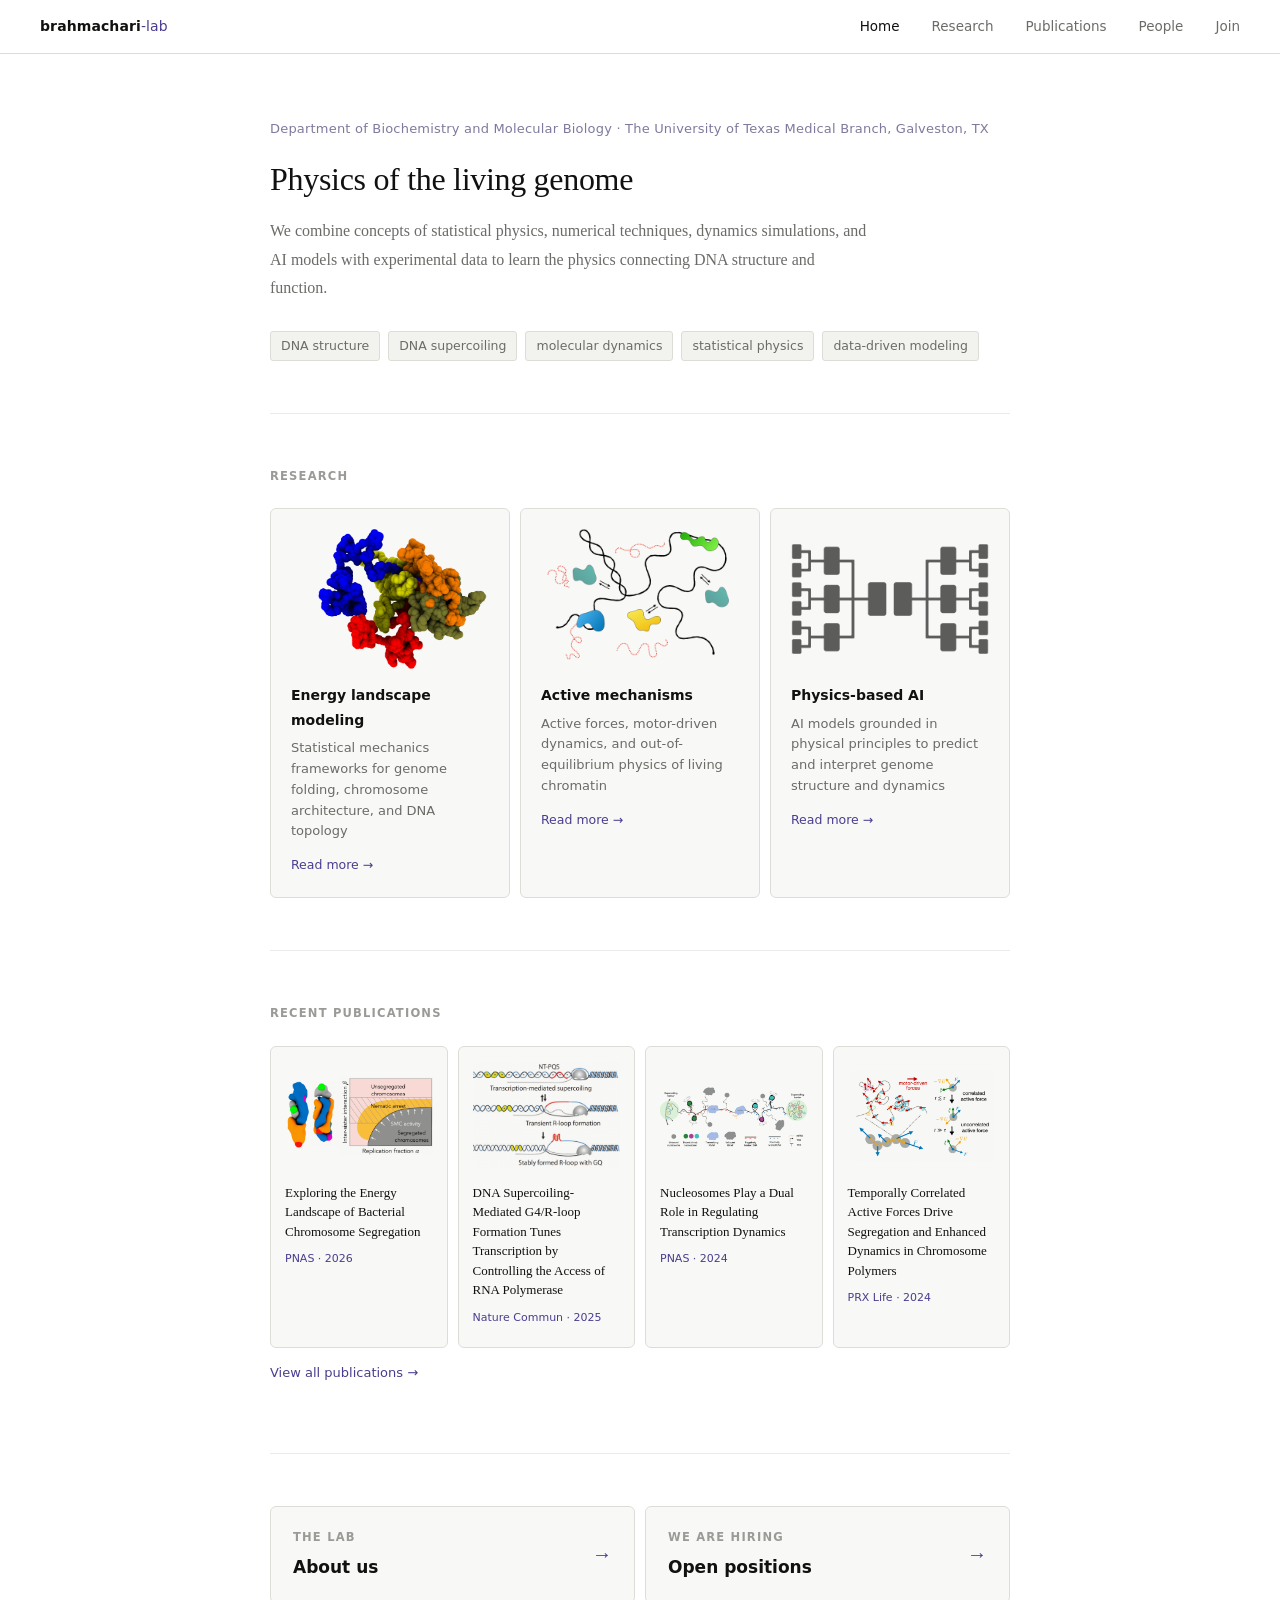
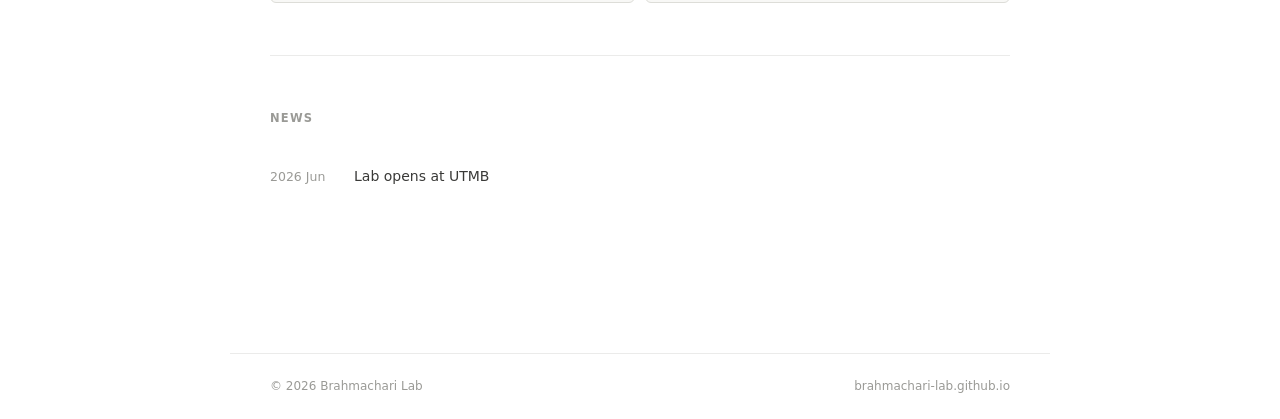
==== index.html @ 32de9af2 "initial commit" ====
<!DOCTYPE html>
<html lang="en">
<head>
  <meta charset="UTF-8">
  <meta name="viewport" content="width=device-width, initial-scale=1.0">
  <title>Brahmachari Lab</title>
  <link rel="stylesheet" href="style.css">
</head>
<body>

<nav>
  <a href="index.html" class="nav-logo">brahmachari<span>-lab</span></a>
  <ul class="nav-links">
    <li><a href="index.html" class="active">Home</a></li>
    <li><a href="research.html">Research</a></li>
    <li><a href="publications.html">Publications</a></li>
    <li><a href="people.html">People</a></li>
    <li><a href="join.html">Join</a></li>
  </ul>
</nav>

<main>

  <!-- Hero -->
  <section class="hero">
    <div class="hero-inst">Department of Biochemistry and Molecular Biology · The University of Texas Medical Branch, Galveston, TX</div>
    <h1>Physics of the living genome</h1>
    <p class="lead">
      We combine concepts of statistical physics, numerical techniques, dynamics simulations, and AI models with experimental data to learn the physics connecting DNA structure and function.
    </p>
    <div class="tag-row">
      <span class="tag">DNA structure</span>
      <span class="tag">DNA supercoiling</span>
      <span class="tag">molecular dynamics</span>
      <span class="tag">statistical physics</span>
      <span class="tag">data-driven modeling</span>
    </div>
  </section>

  <!-- Research overview -->
  <section>
    <div class="section-label">Research</div>
    <div class="cards">
      <a href="research.html#energy-landscape" class="card">
        <img src="images/home_research_card1.png" alt="Energy landscape modeling" class="card-img">
        <h3>Energy landscape modeling</h3>
        <p>Statistical mechanics frameworks for genome folding, chromosome architecture, and DNA topology</p>
        <span class="card-link">Read more →</span>
      </a>
      <a href="research.html#nonequilibrium" class="card">
        <img src="images/home_research_card2.png" alt="Active mechanisms" class="card-img">
        <h3>Active mechanisms</h3>
        <p>Active forces, motor-driven dynamics, and out-of-equilibrium physics of living chromatin</p>
        <span class="card-link">Read more →</span>
      </a>
      <a href="research.html#physics-ai" class="card">
        <img src="images/home_research_card3.png" alt="Physics-based AI" class="card-img">
        <h3>Physics-based AI</h3>
        <p>AI models grounded in physical principles to predict and interpret genome structure and dynamics</p>
        <span class="card-link">Read more →</span>
      </a>
    </div>
  </section>

  <!-- Featured publications -->
  <section>
    <div class="section-label">Recent publications</div>
    <div class="pub-featured">

      <div class="pub-card" onclick="openPub('pub-2026-1')">
        <img src="images/Brahmachari-etal-PNAS2026.png" alt="" class="pub-card-img">
        <div class="pub-card-title">Exploring the Energy Landscape of Bacterial Chromosome Segregation</div>
        <div class="pub-card-badge">PNAS · 2026</div>
      </div>

      <div class="pub-card" onclick="openPub('pub-2025-1')">
        <img src="images/Hwang-etal-NatureComm2025.png" alt="" class="pub-card-img">
        <div class="pub-card-title">DNA Supercoiling-Mediated G4/R-loop Formation Tunes Transcription by Controlling the Access of RNA Polymerase</div>
        <div class="pub-card-badge">Nature Commun · 2025</div>
      </div>

      <div class="pub-card" onclick="openPub('pub-2024-1')">
        <img src="images/Brahmachari-etal-PNAS2024.png" alt="" class="pub-card-img">
        <div class="pub-card-title">Nucleosomes Play a Dual Role in Regulating Transcription Dynamics</div>
        <div class="pub-card-badge">PNAS · 2024</div>
      </div>

      <div class="pub-card" onclick="openPub('pub-2024-2')">
        <img src="images/Brahmachari-etal-PRXLife2024.png" alt="" class="pub-card-img">
        <div class="pub-card-title">Temporally Correlated Active Forces Drive Segregation and Enhanced Dynamics in Chromosome Polymers</div>
        <div class="pub-card-badge">PRX Life · 2024</div>
      </div>

    </div>
    <p style="margin-top:14px; font-size:13px; font-family: -apple-system, BlinkMacSystemFont, 'Segoe UI', system-ui, sans-serif;">
      <a href="publications.html">View all publications →</a>
    </p>
    <script>
      function openPub(id) {
        window.location.href = 'publications.html?open=' + id + '#' + id;
      }
    </script>
  </section>

  <!-- About / Join -->
  <section>
    <div class="index-link-row">
      <a href="people.html" class="index-link-card">
        <div>
          <div class="section-label" style="margin-bottom:6px;">The lab</div>
          <div class="index-link-title">About us</div>
        </div>
        <span class="index-link-arrow">→</span>
      </a>
      <a href="join.html" class="index-link-card">
        <div>
          <div class="section-label" style="margin-bottom:6px;">We are hiring</div>
          <div class="index-link-title">Open positions</div>
        </div>
        <span class="index-link-arrow">→</span>
      </a>
    </div>
  </section>

  <!-- News -->
  <section>
    <div class="section-label">News</div>
    <div class="news-list">
      <div class="news-item">
        <span class="news-date">2026 Jun</span>
        <span class="news-text">Lab opens at UTMB</span>
      </div>
    </div>
  </section>

</main>

<footer>
  <span class="footer-text">© 2026 Brahmachari Lab</span>
  <span class="footer-text">brahmachari-lab.github.io</span>
</footer>

</body>
</html>
---- style.css ----
/* =============================================
   Brahmachari Lab — Minimal Academic Light
   ============================================= */

*, *::before, *::after { box-sizing: border-box; margin: 0; padding: 0; }

:root {
  --bg:        #ffffff;
  --bg-soft:   #f8f8f6;
  --bg-card:   #f2f2ef;
  --border:    #ddddd8;
  --border-lt: #ebebea;
  --text-1:    #111110;
  --text-2:    #3a3a38;
  --text-3:    #6b6b68;
  --text-4:    #9a9a96;
  --accent:    #4a3d8f;
  --accent-md: #3a2f72;
  --accent-lt: #eeecf8;
  --radius:    4px;
  --radius-lg: 6px;
}

html { scroll-behavior: smooth; }

body {
  background: var(--bg);
  color: var(--text-2);
  font-family: Georgia, "Times New Roman", serif;
  font-size: 15px;
  line-height: 1.75;
  min-height: 100vh;
}

a { color: var(--accent); text-decoration: none; }
a:hover { color: var(--accent-md); text-decoration: underline; }

/* ── Nav ─────────────────────────────────── */
nav {
  position: sticky;
  top: 0;
  z-index: 100;
  background: rgba(255,255,255,0.96);
  backdrop-filter: blur(8px);
  border-bottom: 1px solid var(--border);
  display: flex;
  align-items: center;
  padding: 0 40px;
  height: 54px;
}

.nav-logo {
  font-family: -apple-system, BlinkMacSystemFont, "Segoe UI", system-ui, sans-serif;
  font-size: 14px;
  font-weight: 600;
  color: var(--text-1);
  text-decoration: none;
  letter-spacing: 0.1px;
}
.nav-logo span { color: var(--accent); font-weight: 400; }

.nav-links {
  display: flex;
  gap: 32px;
  margin-left: auto;
  list-style: none;
}
.nav-links a {
  font-family: -apple-system, BlinkMacSystemFont, "Segoe UI", system-ui, sans-serif;
  font-size: 13.5px;
  color: var(--text-3);
  transition: color 0.12s;
  text-decoration: none;
}
.nav-links a:hover,
.nav-links a.active {
  color: var(--text-1);
  text-decoration: none;
}

/* ── Page wrapper ────────────────────────── */
main { max-width: 820px; margin: 0 auto; padding: 0 40px 100px; }

/* ── Section base ────────────────────────── */
section { padding: 52px 0; border-bottom: 1px solid var(--border-lt); }
section:last-of-type { border-bottom: none; }

.section-label {
  font-family: -apple-system, BlinkMacSystemFont, "Segoe UI", system-ui, sans-serif;
  font-size: 11.5px;
  font-weight: 600;
  color: var(--text-4);
  letter-spacing: 1.2px;
  text-transform: uppercase;
  margin-bottom: 22px;
}

h1 {
  font-size: 32px;
  font-weight: normal;
  color: var(--text-1);
  line-height: 1.25;
  letter-spacing: -0.3px;
  margin-bottom: 0;
}
h2 {
  font-family: -apple-system, BlinkMacSystemFont, "Segoe UI", system-ui, sans-serif;
  font-size: 18px;
  font-weight: 600;
  color: var(--text-1);
  letter-spacing: -0.2px;
  margin-bottom: 10px;
}
h3 {
  font-family: -apple-system, BlinkMacSystemFont, "Segoe UI", system-ui, sans-serif;
  font-size: 15px;
  font-weight: 600;
  color: var(--text-1);
  margin-bottom: 6px;
}

p { color: var(--text-2); margin-bottom: 16px; }
p:last-child { margin-bottom: 0; }

/* ── Hero ────────────────────────────────── */
.hero { padding: 64px 0 52px; border-bottom: 1px solid var(--border-lt); }

.hero-inst {
  font-family: -apple-system, BlinkMacSystemFont, "Segoe UI", system-ui, sans-serif;
  font-size: 13px;
  color: #7e7a9e;
  letter-spacing: 0.2px;
  margin-bottom: 18px;
}
.hero h1 { margin-bottom: 18px; }
.hero .lead {
  font-size: 16px;
  color: var(--text-3);
  line-height: 1.8;
  max-width: 600px;
  margin-bottom: 28px;
}

.tag-row { display: flex; gap: 8px; flex-wrap: wrap; }
.tag {
  background: var(--bg-card);
  border: 1px solid var(--border);
  border-radius: 3px;
  padding: 3px 10px;
  font-family: -apple-system, BlinkMacSystemFont, "Segoe UI", system-ui, sans-serif;
  font-size: 12.5px;
  color: var(--text-3);
}

/* ── Index link cards (About / Join) ─────── */
.index-link-row { display: grid; grid-template-columns: 1fr 1fr; gap: 10px; }

.index-link-card {
  display: flex;
  justify-content: space-between;
  align-items: center;
  background: var(--bg-soft);
  border: 1px solid var(--border);
  border-radius: var(--radius-lg);
  padding: 20px 22px;
  text-decoration: none;
  transition: background 0.14s, border-color 0.14s;
}
.index-link-card:hover { background: var(--bg-card); border-color: var(--accent); text-decoration: none; }

.index-link-title {
  font-family: -apple-system, BlinkMacSystemFont, "Segoe UI", system-ui, sans-serif;
  font-size: 17px;
  font-weight: 600;
  color: var(--text-1);
}
.index-link-arrow {
  font-size: 20px;
  color: var(--accent);
  transition: transform 0.14s;
}
.index-link-card:hover .index-link-arrow { transform: translateX(4px); }

/* ── Research cards ──────────────────────── */
.cards { display: grid; grid-template-columns: repeat(auto-fit, minmax(220px, 1fr)); gap: 10px; }

.card {
  background: var(--bg-soft);
  border: 1px solid var(--border);
  border-radius: var(--radius-lg);
  padding: 20px;
  transition: background 0.14s, border-color 0.14s;
  text-decoration: none;
  display: block;
}
.card:hover { background: var(--bg-card); text-decoration: none; }

.card-img {
  width: 100%;
  height: 140px;
  object-fit: cover;
  border-radius: var(--radius);
  display: block;
  margin-bottom: 14px;
  mix-blend-mode: multiply;
}
.card h3 {
  font-family: -apple-system, BlinkMacSystemFont, "Segoe UI", system-ui, sans-serif;
  font-size: 14px;
  font-weight: 600;
  color: var(--text-1);
  margin-bottom: 6px;
}
.card p {
  font-family: -apple-system, BlinkMacSystemFont, "Segoe UI", system-ui, sans-serif;
  font-size: 13px;
  color: var(--text-3);
  line-height: 1.6;
  margin: 0;
}
.card .card-link {
  display: inline-block;
  margin-top: 12px;
  font-family: -apple-system, BlinkMacSystemFont, "Segoe UI", system-ui, sans-serif;
  font-size: 12.5px;
  color: var(--accent);
}

/* ── Featured publications (homepage) ───── */
.pub-featured {
  display: grid;
  grid-template-columns: repeat(4, 1fr);
  gap: 10px;
}

.pub-card {
  background: var(--bg-soft);
  border: 1px solid var(--border);
  border-radius: var(--radius-lg);
  padding: 14px;
  display: flex;
  flex-direction: column;
  cursor: pointer;
  transition: background 0.14s, border-color 0.14s;
  text-decoration: none;
}
.pub-card:hover { background: var(--bg-card); border-color: var(--accent); }
.pub-card-img {
  width: 100%;
  height: 110px;
  object-fit: contain;
  border-radius: var(--radius);
  margin-bottom: 12px;
  flex-shrink: 0;
  background: transparent;
  display: block;
  mix-blend-mode: multiply;
}
.pub-card-badge {
  font-family: -apple-system, BlinkMacSystemFont, "Segoe UI", system-ui, sans-serif;
  font-size: 11px;
  color: var(--accent);
  margin-bottom: 6px;
}
.pub-card-title {
  font-family: Georgia, serif;
  font-size: 13px;
  line-height: 1.5;
  color: var(--text-1);
  margin-bottom: 8px;
}
.pub-card-title a { color: var(--text-1); }
.pub-card-title a:hover { color: var(--accent); text-decoration: none; }
.pub-card-desc {
  font-family: -apple-system, BlinkMacSystemFont, "Segoe UI", system-ui, sans-serif;
  font-size: 12px;
  color: var(--text-3);
  line-height: 1.65;
  margin: 0;
  flex: 1;
}

.slider-btn {
  background: var(--bg);
  border: 1px solid var(--border);
  border-radius: 50%;
  width: 28px;
  height: 28px;
  cursor: pointer;
  font-size: 16px;
  color: var(--text-3);
  display: flex;
  align-items: center;
  justify-content: center;
  line-height: 1;
  padding: 0;
  transition: border-color 0.12s, color 0.12s;
}
.slider-btn:hover { border-color: var(--accent); color: var(--accent); }

/* ── Publication list (homepage) ─────────── */
.pub-list { display: flex; flex-direction: column; gap: 0; }

.pub {
  padding: 16px 0;
  border-bottom: 1px solid var(--border-lt);
  display: grid;
  grid-template-columns: 40px 1fr auto;
  gap: 0 14px;
  align-items: baseline;
}
.pub:last-child { border-bottom: none; }

.pub-year {
  font-family: -apple-system, BlinkMacSystemFont, "Segoe UI", system-ui, sans-serif;
  font-size: 12.5px;
  color: var(--text-4);
  padding-top: 1px;
}
.pub-body { }
.pub-title {
  font-size: 14.5px;
  font-weight: normal;
  color: var(--text-1);
  margin-bottom: 3px;
  line-height: 1.55;
  font-family: Georgia, serif;
}
.pub-title a { color: var(--text-1); }
.pub-title a:hover { color: var(--accent); text-decoration: none; }
.pub-authors {
  font-family: -apple-system, BlinkMacSystemFont, "Segoe UI", system-ui, sans-serif;
  font-size: 12.5px;
  color: var(--text-4);
  margin-bottom: 0;
}
.pub-journal {
  font-family: -apple-system, BlinkMacSystemFont, "Segoe UI", system-ui, sans-serif;
  font-size: 12.5px;
  color: var(--accent);
  white-space: nowrap;
  align-self: start;
  padding-top: 3px;
}
.pub-links { display: flex; gap: 8px; margin-top: 5px; }
.pub-links a {
  font-family: -apple-system, BlinkMacSystemFont, "Segoe UI", system-ui, sans-serif;
  font-size: 12px;
  color: var(--text-4);
  border: 1px solid var(--border);
  border-radius: 3px;
  padding: 1px 8px;
  text-decoration: none;
}
.pub-links a:hover { color: var(--accent); border-color: var(--accent-md); text-decoration: none; }
.pub-links a.bib-toggle { cursor: pointer; }

/* ── Cite block ──────────────────────────── */
.cite-block {
  display: none;
  margin-top: 8px;
  border: 1px solid var(--border);
  border-left: 2px solid var(--accent);
  border-radius: var(--radius);
  overflow: hidden;
}
.cite-block.open { display: block; }

.cite-section {
  position: relative;
  padding: 10px 12px;
  border-bottom: 1px solid var(--border-lt);
}
.cite-section:last-child { border-bottom: none; }

.cite-fmt-label {
  font-family: -apple-system, BlinkMacSystemFont, "Segoe UI", system-ui, sans-serif;
  font-size: 10.5px;
  font-weight: 600;
  letter-spacing: 0.8px;
  text-transform: uppercase;
  color: var(--text-4);
  margin-bottom: 6px;
}
.cite-plain {
  font-family: -apple-system, BlinkMacSystemFont, "Segoe UI", system-ui, sans-serif;
  font-size: 13px;
  line-height: 1.7;
  color: var(--text-2);
  padding-right: 52px;
}
.cite-pre {
  font-family: 'SFMono-Regular', Consolas, 'Liberation Mono', Menlo, monospace;
  font-size: 11.5px;
  line-height: 1.6;
  color: var(--text-2);
  background: transparent;
  white-space: pre;
  overflow-x: auto;
  margin: 0;
  padding-right: 52px;
}
.bib-copy {
  position: absolute;
  top: 10px;
  right: 10px;
  font-family: -apple-system, BlinkMacSystemFont, "Segoe UI", system-ui, sans-serif;
  font-size: 11px;
  padding: 2px 8px;
  border: 1px solid var(--border);
  border-radius: 3px;
  background: var(--bg);
  color: var(--text-3);
  cursor: pointer;
  transition: border-color 0.12s, color 0.12s;
}
.bib-copy:hover { border-color: var(--accent); color: var(--accent); }

/* ── Publication accordion (publications page) */
details.pub-accordion {
  border-bottom: 1px solid var(--border-lt);
}
details.pub-accordion:last-child { border-bottom: none; }

details.pub-accordion > summary {
  list-style: none;
  display: flex;
  gap: 10px;
  align-items: flex-start;
  padding: 15px 0;
  cursor: pointer;
  user-select: none;
}
details.pub-accordion > summary::-webkit-details-marker { display: none; }
details.pub-accordion > summary::marker { display: none; }
details.pub-accordion > summary:hover .pub-ttl { color: var(--accent); }

.pub-chev {
  font-family: -apple-system, BlinkMacSystemFont, "Segoe UI", system-ui, sans-serif;
  font-size: 15px;
  color: var(--text-4);
  flex-shrink: 0;
  line-height: 1.6;
  transition: transform 0.16s;
}
details.pub-accordion[open] > summary .pub-chev { transform: rotate(90deg); }

.pub-hd { flex: 1; }
.pub-ttl {
  font-size: 14.5px;
  font-weight: normal;
  color: var(--text-1);
  line-height: 1.55;
  margin-bottom: 3px;
  transition: color 0.12s;
  font-family: Georgia, serif;
}
.pub-badge {
  font-family: -apple-system, BlinkMacSystemFont, "Segoe UI", system-ui, sans-serif;
  font-size: 12.5px;
  color: var(--accent);
}
.pub-auth-sm {
  font-family: -apple-system, BlinkMacSystemFont, "Segoe UI", system-ui, sans-serif;
  font-size: 12.5px;
  color: var(--accent);
  margin-top: 2px;
  line-height: 1.5;
}

.pub-exp {
  padding: 2px 0 20px 24px;
  overflow: hidden;
}
.pub-abs {
  font-size: 14px;
  color: var(--text-3);
  line-height: 1.8;
  margin-bottom: 12px;
  padding: 12px 14px;
  background: var(--bg-soft);
  border-radius: var(--radius);
  border-left: 2px solid var(--border);
  font-family: -apple-system, BlinkMacSystemFont, "Segoe UI", system-ui, sans-serif;
  overflow: hidden;
}
.pub-fig {
  float: right;
  width: 48%;
  max-width: 340px;
  border-radius: var(--radius);
  margin: 2px 0 8px 16px;
  display: block;
  mix-blend-mode: multiply;
}

/* ── Year heading for publication sections ─ */
.year-heading {
  font-family: -apple-system, BlinkMacSystemFont, "Segoe UI", system-ui, sans-serif;
  font-size: 12px;
  font-weight: 600;
  color: var(--text-4);
  letter-spacing: 1px;
  text-transform: uppercase;
  padding: 40px 0 12px;
  border-bottom: 1px solid var(--border-lt);
}
.year-heading:first-child { padding-top: 0; }

/* ── People ──────────────────────────────── */
.people-list { display: flex; flex-direction: column; gap: 0; }

.person-row {
  display: flex;
  gap: 18px;
  align-items: flex-start;
  padding: 18px 0;
  border-bottom: 1px solid var(--border-lt);
}
.person-row:last-child { border-bottom: none; }

.avatar {
  width: 40px;
  height: 40px;
  border-radius: 50%;
  display: flex;
  align-items: center;
  justify-content: center;
  font-family: -apple-system, BlinkMacSystemFont, "Segoe UI", system-ui, sans-serif;
  font-size: 13px;
  font-weight: 600;
  flex-shrink: 0;
  border: 1px solid var(--border);
}
.person-name {
  font-family: -apple-system, BlinkMacSystemFont, "Segoe UI", system-ui, sans-serif;
  font-size: 14px;
  font-weight: 600;
  color: var(--text-1);
  margin-bottom: 1px;
}
.person-role {
  font-family: -apple-system, BlinkMacSystemFont, "Segoe UI", system-ui, sans-serif;
  font-size: 13px;
  color: var(--text-4);
  margin-bottom: 0;
}

/* ── PI bio ──────────────────────────────── */
.pi-bio {
  display: flex;
  gap: 30px;
  align-items: flex-start;
  margin-bottom: 48px;
}
.pi-photo {
  width: 88px;
  height: 88px;
  border-radius: 50%;
  background: var(--accent-lt);
  border: 1px solid var(--border);
  flex-shrink: 0;
  display: flex;
  align-items: center;
  justify-content: center;
  font-family: -apple-system, BlinkMacSystemFont, "Segoe UI", system-ui, sans-serif;
  font-size: 24px;
  font-weight: 600;
  color: var(--accent);
}
.pi-bio h2 { margin-bottom: 3px; }
.pi-bio .pi-title {
  font-family: -apple-system, BlinkMacSystemFont, "Segoe UI", system-ui, sans-serif;
  font-size: 13px;
  color: var(--accent);
  margin-bottom: 14px;
}
.pi-bio p { font-size: 14px; }

/* ── News ────────────────────────────────── */
.news-list { display: flex; flex-direction: column; gap: 0; }
.news-item {
  display: flex;
  gap: 20px;
  padding: 13px 0;
  border-bottom: 1px solid var(--border-lt);
}
.news-item:last-child { border-bottom: none; }
.news-date {
  font-family: -apple-system, BlinkMacSystemFont, "Segoe UI", system-ui, sans-serif;
  font-size: 12.5px;
  color: var(--text-4);
  min-width: 64px;
  flex-shrink: 0;
  padding-top: 2px;
}
.news-text {
  font-family: -apple-system, BlinkMacSystemFont, "Segoe UI", system-ui, sans-serif;
  font-size: 14px;
  color: var(--text-2);
}

/* ── Join boxes ──────────────────────────── */
.join-box {
  background: var(--bg-soft);
  border: 1px solid var(--border);
  border-radius: var(--radius-lg);
  padding: 24px;
  margin-bottom: 14px;
}
.join-box h3 { margin-bottom: 8px; }
.join-box p {
  font-family: -apple-system, BlinkMacSystemFont, "Segoe UI", system-ui, sans-serif;
  font-size: 14px;
}
.join-box .email-link {
  display: inline-block;
  margin-top: 14px;
  background: var(--accent);
  color: #fff;
  font-family: -apple-system, BlinkMacSystemFont, "Segoe UI", system-ui, sans-serif;
  font-size: 13px;
  font-weight: 500;
  padding: 7px 16px;
  border-radius: var(--radius);
  text-decoration: none;
}
.join-box .email-link:hover { background: var(--accent-md); text-decoration: none; }

/* ── Research page sections ──────────────── */
.research-section { padding: 36px 0; border-bottom: 1px solid var(--border-lt); }
.research-section:last-of-type { border-bottom: none; }
.research-section h2 { margin-bottom: 14px; }

/* ── Footer ──────────────────────────────── */
footer {
  border-top: 1px solid var(--border-lt);
  padding: 22px 40px;
  display: flex;
  justify-content: space-between;
  align-items: center;
  max-width: 820px;
  margin: 0 auto;
}
.footer-text {
  font-family: -apple-system, BlinkMacSystemFont, "Segoe UI", system-ui, sans-serif;
  font-size: 12px;
  color: var(--text-4);
}

/* ── Responsive ──────────────────────────── */
@media (max-width: 640px) {
  nav { padding: 0 20px; }
  .nav-links { gap: 18px; }
  main { padding: 0 20px 60px; }
  h1 { font-size: 24px; }
  .pi-bio { flex-direction: column; gap: 16px; }
  footer { flex-direction: column; gap: 6px; text-align: center; padding: 18px; }
  .pub { grid-template-columns: 36px 1fr; }
  .pub-journal { display: none; }
}
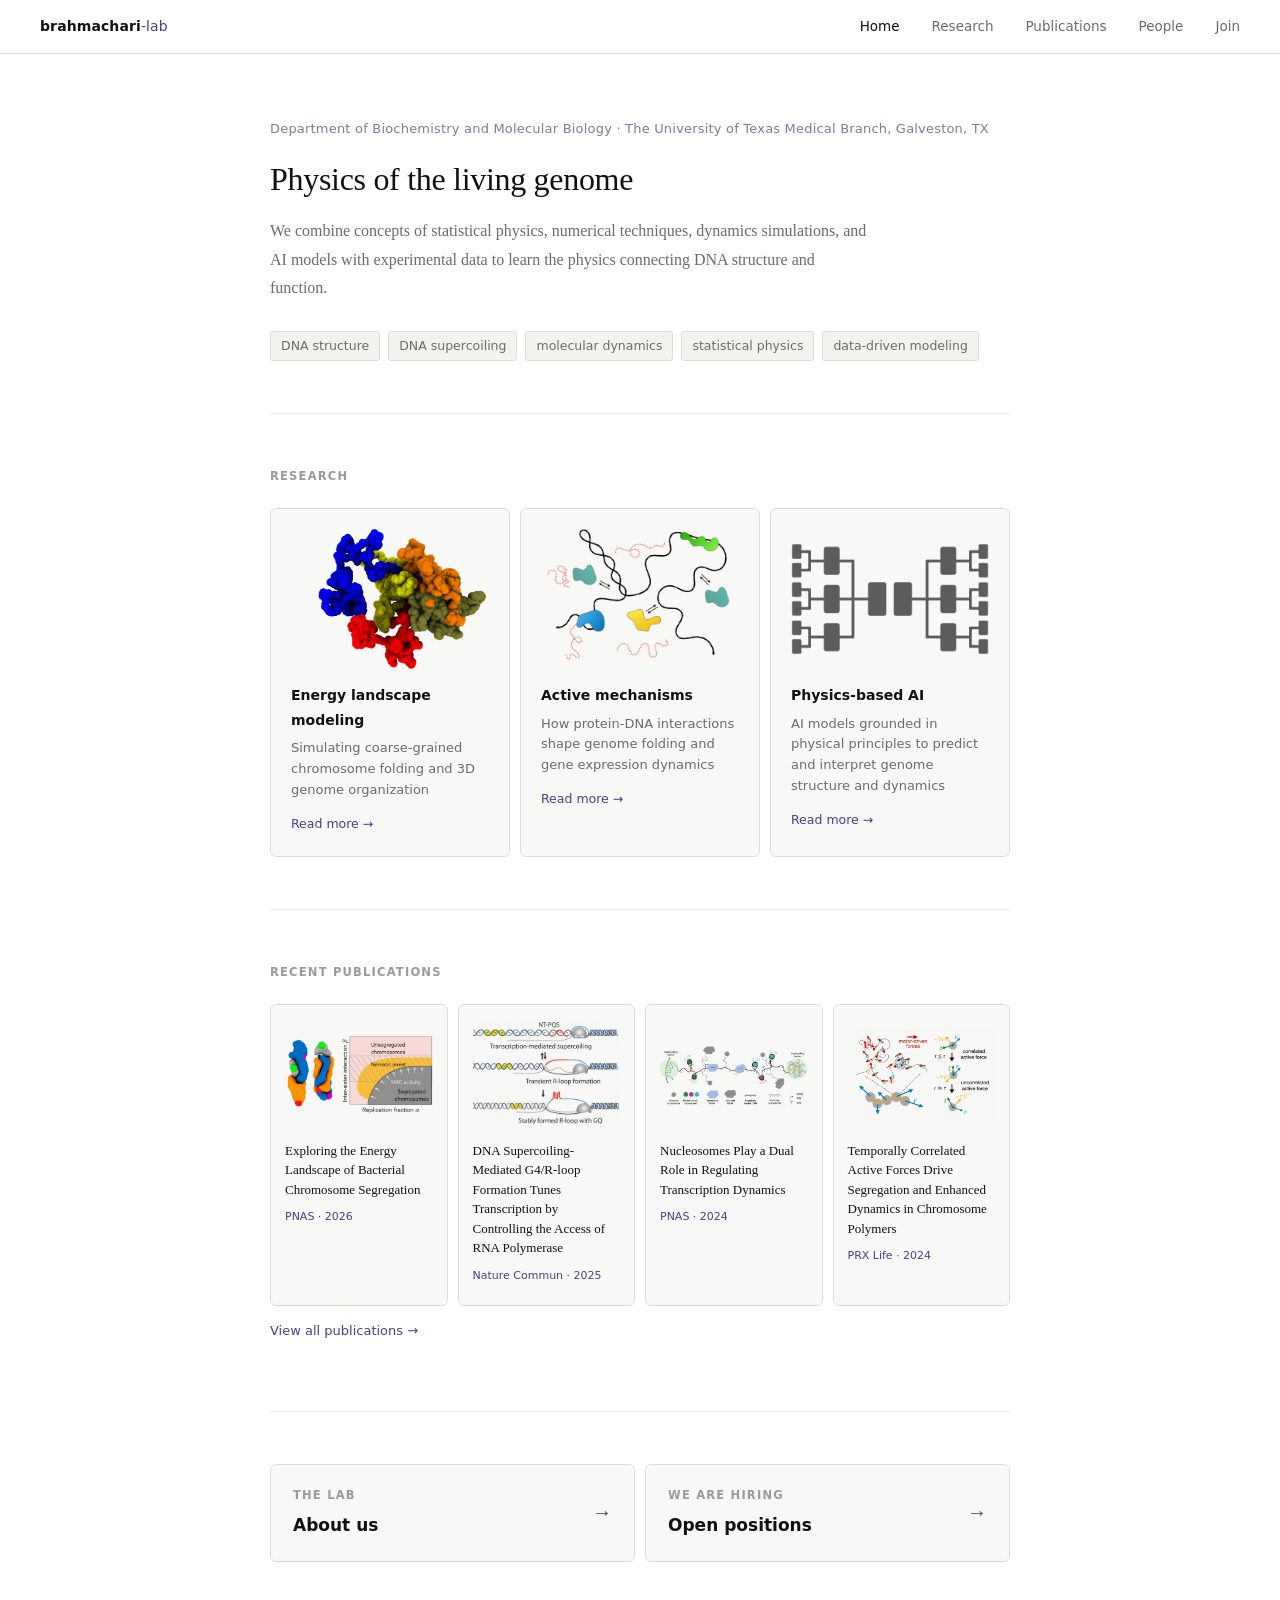
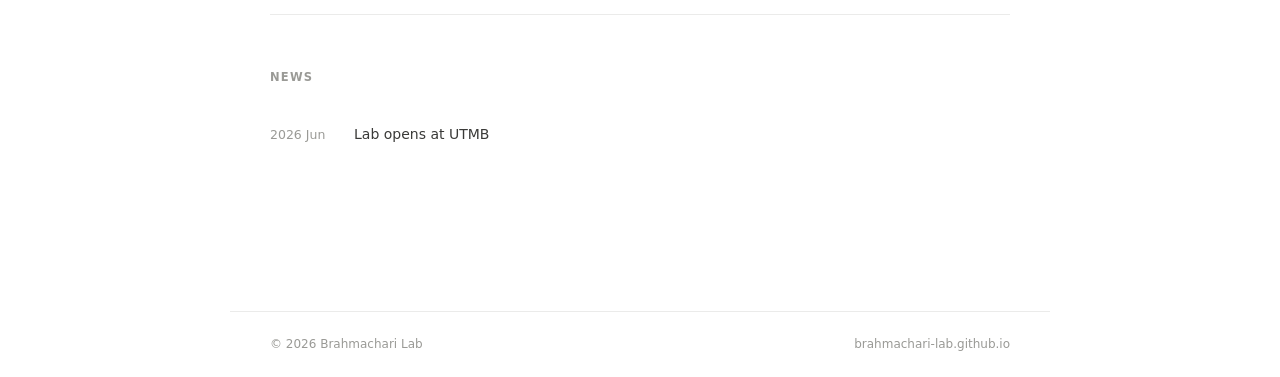
==== commit 938cad31: "update" ====
--- a/index.html
+++ b/index.html
@@ -5,6 +5,14 @@
   <meta name="viewport" content="width=device-width, initial-scale=1.0">
   <title>Brahmachari Lab</title>
   <link rel="stylesheet" href="style.css">
+  <!-- Google Analytics -->
+  <script async src="https://www.googletagmanager.com/gtag/js?id=G-7DTZBNBRML"></script>
+  <script>
+    window.dataLayer = window.dataLayer || [];
+    function gtag(){dataLayer.push(arguments);}
+    gtag('js', new Date());
+    gtag('config', 'G-7DTZBNBRML');
+  </script>
 </head>
 <body>
 
@@ -44,13 +52,13 @@
       <a href="research.html#energy-landscape" class="card">
         <img src="images/home_research_card1.png" alt="Energy landscape modeling" class="card-img">
         <h3>Energy landscape modeling</h3>
-        <p>Statistical mechanics frameworks for genome folding, chromosome architecture, and DNA topology</p>
+        <p>Simulating coarse-grained chromosome folding and 3D genome organization</p>
         <span class="card-link">Read more →</span>
       </a>
       <a href="research.html#nonequilibrium" class="card">
         <img src="images/home_research_card2.png" alt="Active mechanisms" class="card-img">
         <h3>Active mechanisms</h3>
-        <p>Active forces, motor-driven dynamics, and out-of-equilibrium physics of living chromatin</p>
+        <p>How protein-DNA interactions shape genome folding and gene expression dynamics</p>
         <span class="card-link">Read more →</span>
       </a>
       <a href="research.html#physics-ai" class="card">
--- a/style.css
+++ b/style.css
@@ -600,6 +600,43 @@
   color: var(--text-2);
 }
 
+/* ── Join cards (3-column) ───────────────── */
+.join-cards {
+  display: grid;
+  grid-template-columns: repeat(3, 1fr);
+  gap: 14px;
+  margin-top: 4px;
+}
+.join-card {
+  background: var(--bg-soft);
+  border: 1px solid var(--border);
+  border-radius: var(--radius-lg);
+  padding: 24px;
+  display: flex;
+  flex-direction: column;
+}
+.join-card h3 { margin-bottom: 8px; }
+.join-card p {
+  font-family: -apple-system, BlinkMacSystemFont, "Segoe UI", system-ui, sans-serif;
+  font-size: 14px;
+  flex: 1;
+}
+.join-card .email-link {
+  display: inline-block;
+  margin-top: 14px;
+  background: var(--accent);
+  color: #fff;
+  font-family: -apple-system, BlinkMacSystemFont, "Segoe UI", system-ui, sans-serif;
+  font-size: 13px;
+  font-weight: 500;
+  padding: 7px 16px;
+  border-radius: var(--radius);
+  text-decoration: none;
+  align-self: flex-start;
+}
+.join-card .email-link:hover { background: var(--accent-md); text-decoration: none; }
+@media (max-width: 700px) { .join-cards { grid-template-columns: 1fr; } }
+
 /* ── Join boxes ──────────────────────────── */
 .join-box {
   background: var(--bg-soft);
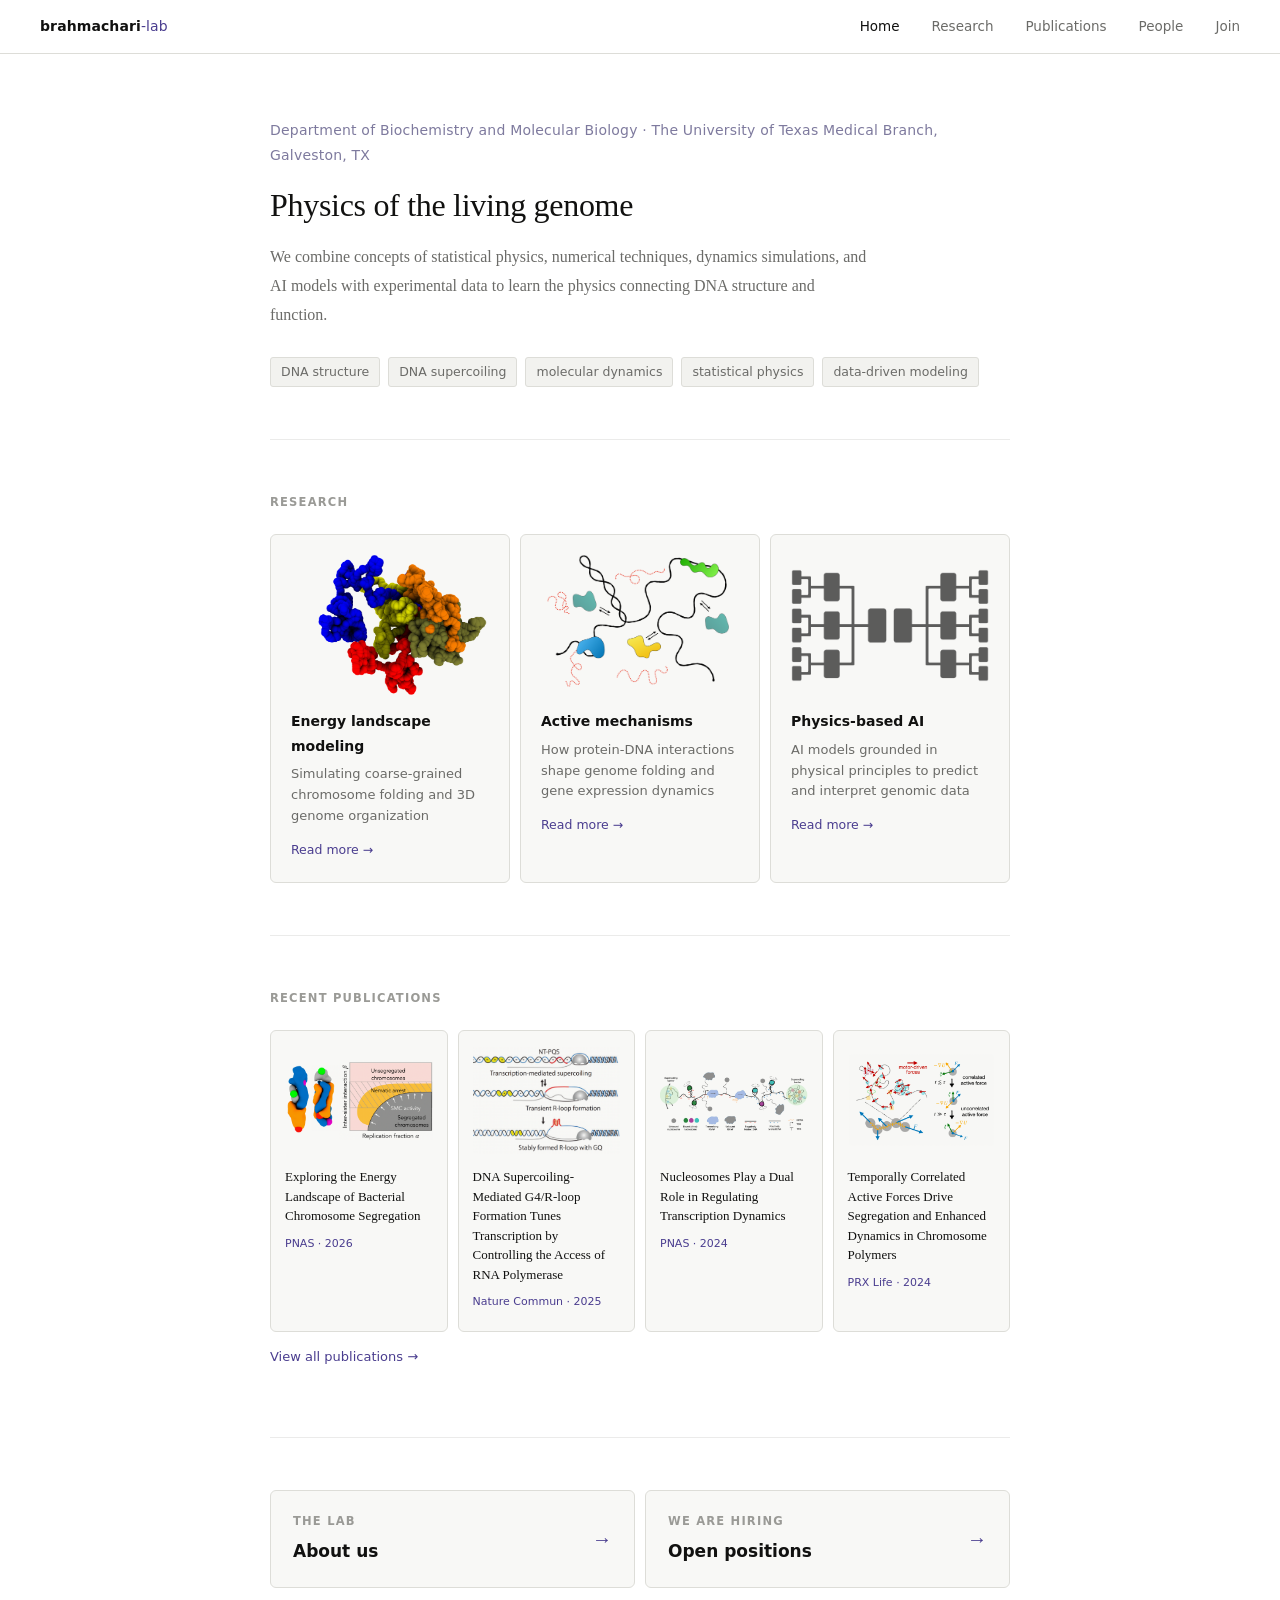
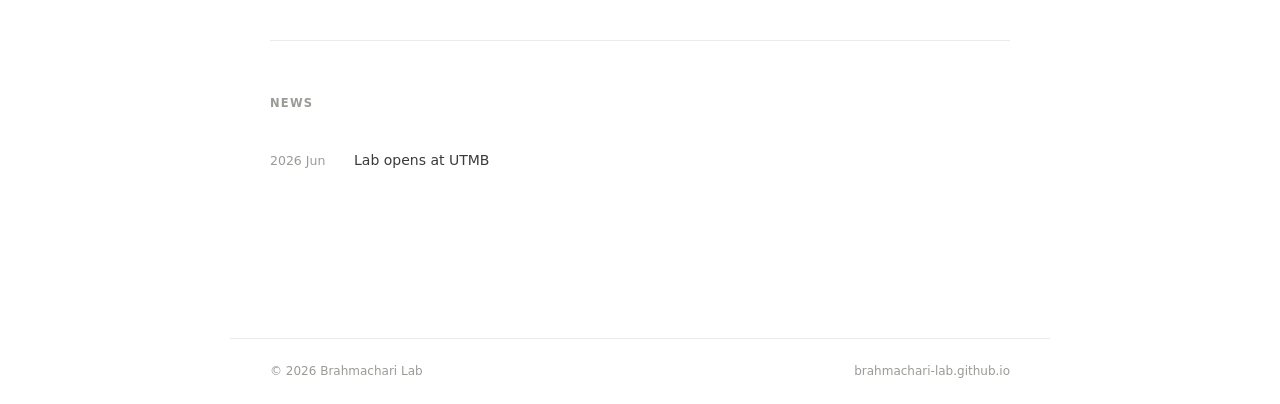
==== commit bf185f13: "update" ====
--- a/index.html
+++ b/index.html
@@ -64,7 +64,7 @@
       <a href="research.html#physics-ai" class="card">
         <img src="images/home_research_card3.png" alt="Physics-based AI" class="card-img">
         <h3>Physics-based AI</h3>
-        <p>AI models grounded in physical principles to predict and interpret genome structure and dynamics</p>
+        <p>AI models grounded in physical principles to predict and interpret genomic data</p>
         <span class="card-link">Read more →</span>
       </a>
     </div>
--- a/style.css
+++ b/style.css
@@ -127,7 +127,7 @@
 
 .hero-inst {
   font-family: -apple-system, BlinkMacSystemFont, "Segoe UI", system-ui, sans-serif;
-  font-size: 13px;
+  font-size: 14px;
   color: #7e7a9e;
   letter-spacing: 0.2px;
   margin-bottom: 18px;
@@ -668,6 +668,28 @@
 .research-section { padding: 36px 0; border-bottom: 1px solid var(--border-lt); }
 .research-section:last-of-type { border-bottom: none; }
 .research-section h2 { margin-bottom: 14px; }
+.research-pubs { margin-top: 18px; }
+.research-pubs-label {
+  font-family: -apple-system, BlinkMacSystemFont, "Segoe UI", system-ui, sans-serif;
+  font-size: 10.5px;
+  font-weight: 600;
+  letter-spacing: 0.08em;
+  text-transform: uppercase;
+  color: var(--text-4);
+  margin-bottom: 8px;
+}
+.research-pubs ul { list-style: none; padding: 0; margin: 0; }
+.research-pubs li {
+  font-family: -apple-system, BlinkMacSystemFont, "Segoe UI", system-ui, sans-serif;
+  font-size: 13px;
+  color: var(--text-3);
+  padding: 4px 0;
+  border-top: 1px solid var(--border-lt);
+}
+.research-pubs li:first-child { border-top: none; }
+.research-pubs li a { color: var(--accent); text-decoration: none; }
+.research-pubs li a:hover { text-decoration: underline; }
+.research-pubs .pub-meta { color: var(--text-4); margin-left: 4px; }
 
 /* ── Footer ──────────────────────────────── */
 footer {
